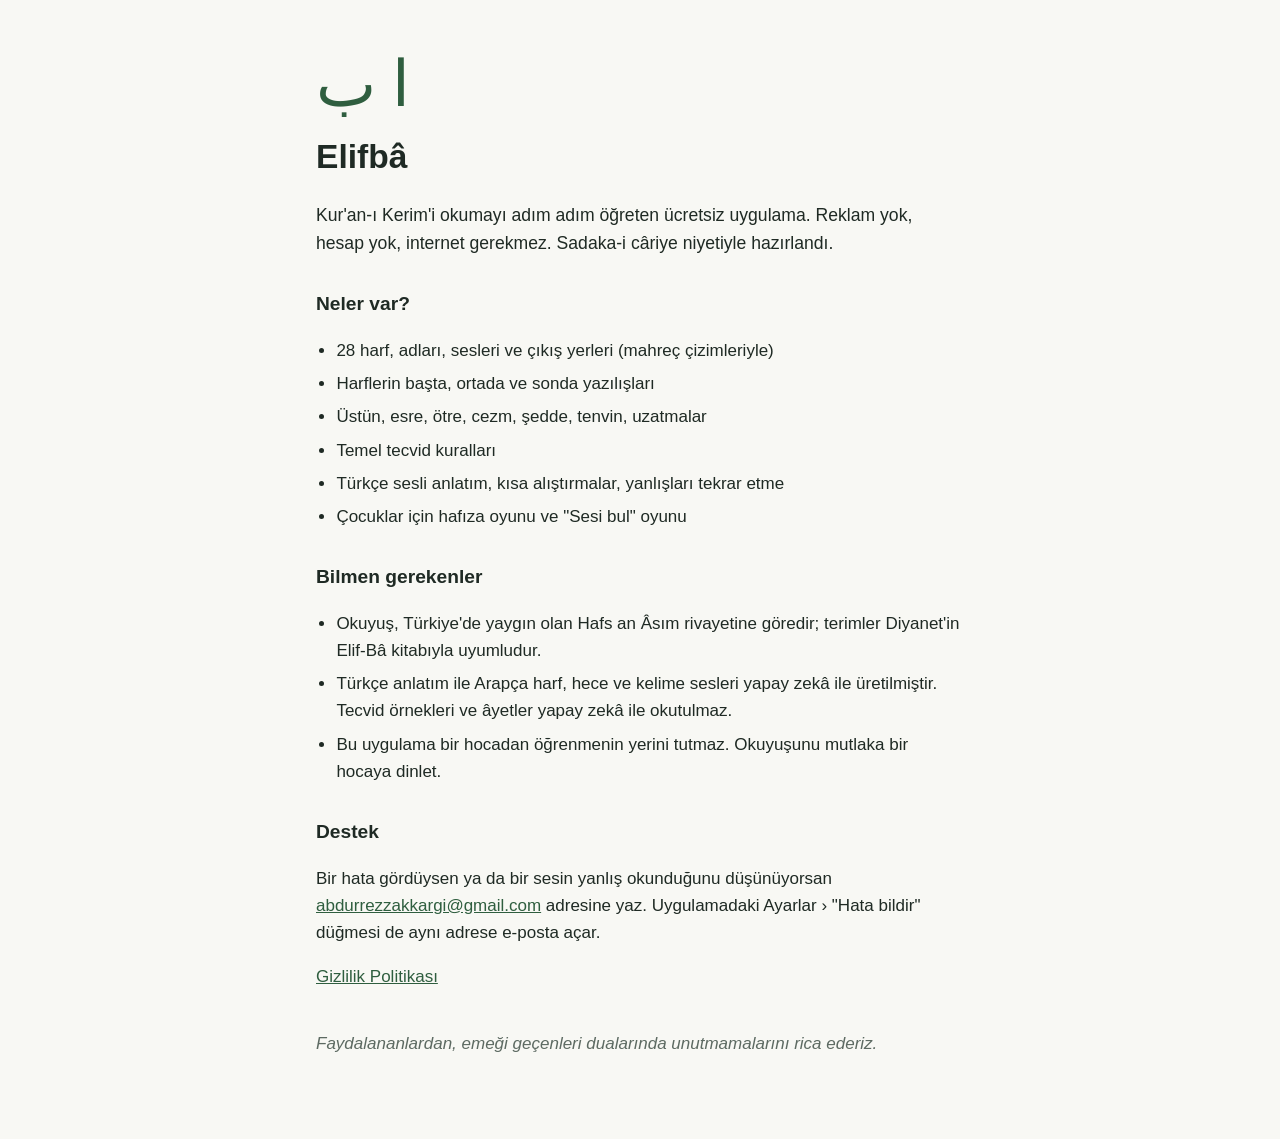
==== index.html @ ce5098f8 "Elifbâ destek ve gizlilik sayfaları Co-Authored-By: Claude Opus 5.5 <noreply@anthropic.com>" ====
<!doctype html>
<html lang="tr">
<head>
<meta charset="utf-8">
<meta name="viewport" content="width=device-width, initial-scale=1">
<title>Elifbâ · Kur'an okumayı öğren</title>
<link rel="stylesheet" href="stil.css">
</head>
<body>
<main>
  <p class="harf" aria-hidden="true">ا ب</p>
  <h1>Elifbâ</h1>
  <p class="giris">Kur'an-ı Kerim'i okumayı adım adım öğreten ücretsiz uygulama. Reklam yok, hesap yok, internet gerekmez. Sadaka-i câriye niyetiyle hazırlandı.</p>

  <h2>Neler var?</h2>
  <ul>
    <li>28 harf, adları, sesleri ve çıkış yerleri (mahreç çizimleriyle)</li>
    <li>Harflerin başta, ortada ve sonda yazılışları</li>
    <li>Üstün, esre, ötre, cezm, şedde, tenvin, uzatmalar</li>
    <li>Temel tecvid kuralları</li>
    <li>Türkçe sesli anlatım, kısa alıştırmalar, yanlışları tekrar etme</li>
    <li>Çocuklar için hafıza oyunu ve "Sesi bul" oyunu</li>
  </ul>

  <h2>Bilmen gerekenler</h2>
  <ul>
    <li>Okuyuş, Türkiye'de yaygın olan Hafs an Âsım rivayetine göredir; terimler Diyanet'in Elif-Bâ kitabıyla uyumludur.</li>
    <li>Türkçe anlatım ile Arapça harf, hece ve kelime sesleri yapay zekâ ile üretilmiştir. Tecvid örnekleri ve âyetler yapay zekâ ile okutulmaz.</li>
    <li>Bu uygulama bir hocadan öğrenmenin yerini tutmaz. Okuyuşunu mutlaka bir hocaya dinlet.</li>
  </ul>

  <h2>Destek</h2>
  <p>Bir hata gördüysen ya da bir sesin yanlış okunduğunu düşünüyorsan <a href="mailto:abdurrezzakkargi@gmail.com?subject=Elifb%C3%A2">abdurrezzakkargi@gmail.com</a> adresine yaz. Uygulamadaki Ayarlar › "Hata bildir" düğmesi de aynı adrese e-posta açar.</p>

  <p><a href="gizlilik.html">Gizlilik Politikası</a></p>

  <p class="dua">Faydalananlardan, emeği geçenleri dualarında unutmamalarını rica ederiz.</p>
</main>
</body>
</html>
---- stil.css ----
:root {
  --bg: #f8f8f4;
  --text: #1f2a24;
  --muted: #5d6a62;
  --primary: #2f5e3f;
  --line: #e2e5dd;
}
@media (prefers-color-scheme: dark) {
  :root {
    --bg: #0f1714;
    --text: #e8ece9;
    --muted: #a3b0a8;
    --primary: #8cc79f;
    --line: #26332c;
  }
}
* { box-sizing: border-box; }
body {
  margin: 0;
  background: var(--bg);
  color: var(--text);
  font: 17px/1.6 -apple-system, BlinkMacSystemFont, "Segoe UI", Roboto, sans-serif;
}
main { max-width: 680px; margin: 0 auto; padding: 40px 16px 64px; }
h1 { font-size: 2.1rem; margin: 0 0 8px; }
h2 { font-size: 1.2rem; margin: 32px 0 8px; }
a { color: var(--primary); }
ul { padding-left: 1.2em; }
li { margin: 6px 0; }
hr { border: 0; border-top: 1px solid var(--line); margin: 40px 0; }
.ust { margin: 0 0 24px; font-weight: 600; }
.ust a { text-decoration: none; }
.tarih, .dua { color: var(--muted); }
.giris { font-size: 1.1rem; }
.harf { font: 64px/1.4 "Geeza Pro", "Noto Naskh Arabic", serif; color: var(--primary); margin: 0; direction: rtl; text-align: left; }
.dua { margin-top: 40px; font-style: italic; }
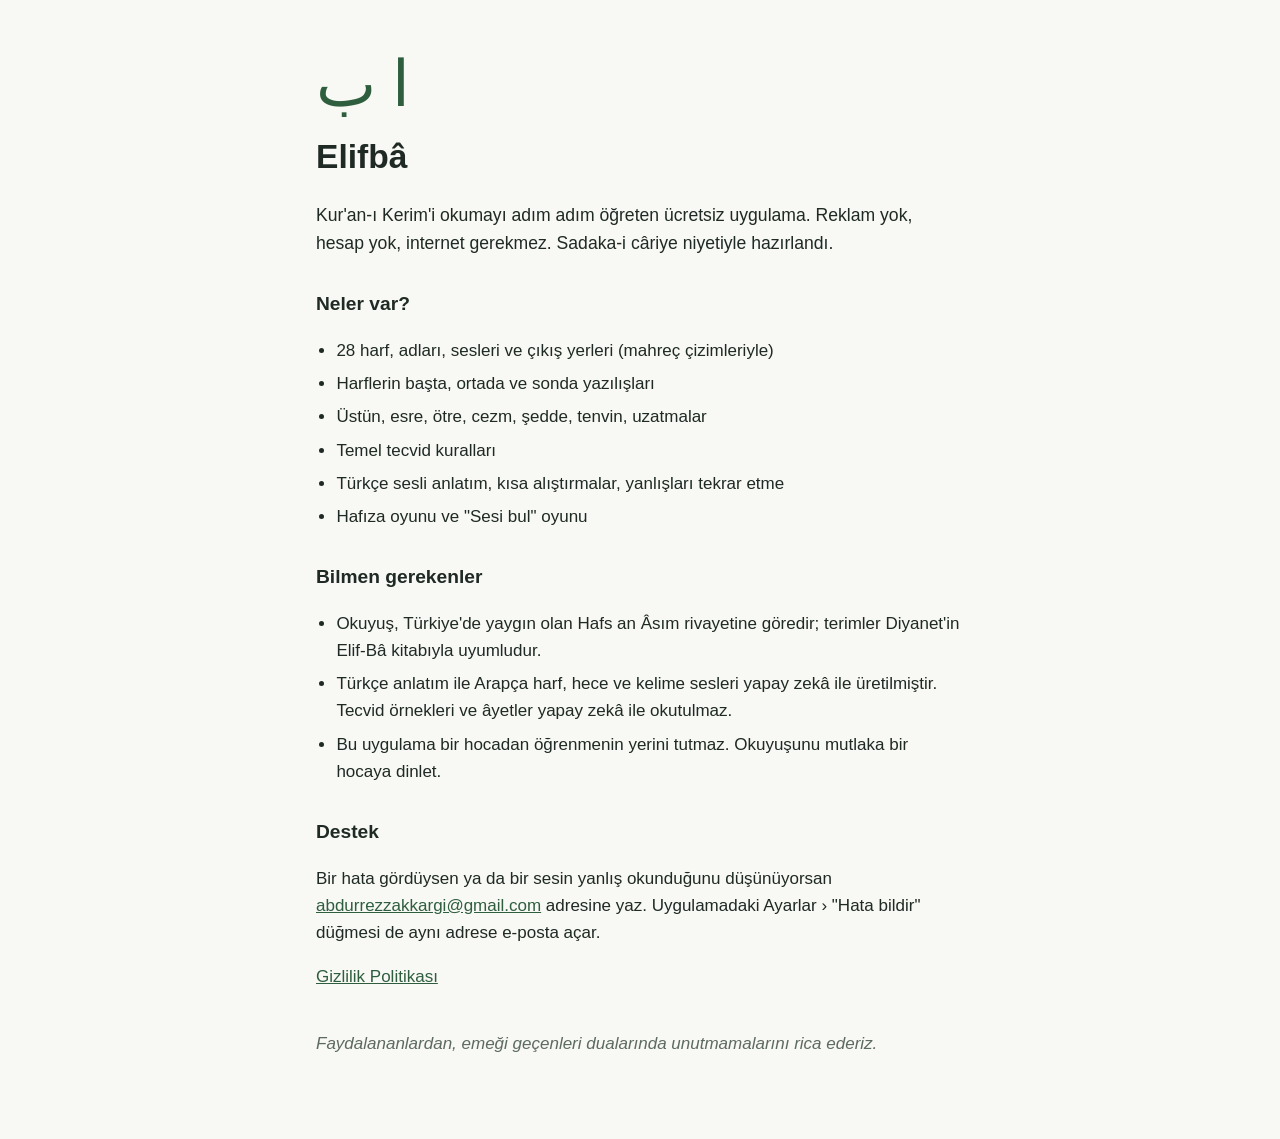
==== commit e3f4f4f1: "Destek sayfası: oyun satırını sadeleştir Co-Authored-By: Claude Opus 5.5 <noreply@anthropic.com>" ====
--- a/index.html
+++ b/index.html
@@ -19,7 +19,7 @@
     <li>Üstün, esre, ötre, cezm, şedde, tenvin, uzatmalar</li>
     <li>Temel tecvid kuralları</li>
     <li>Türkçe sesli anlatım, kısa alıştırmalar, yanlışları tekrar etme</li>
-    <li>Çocuklar için hafıza oyunu ve "Sesi bul" oyunu</li>
+    <li>Hafıza oyunu ve "Sesi bul" oyunu</li>
   </ul>
 
   <h2>Bilmen gerekenler</h2>
